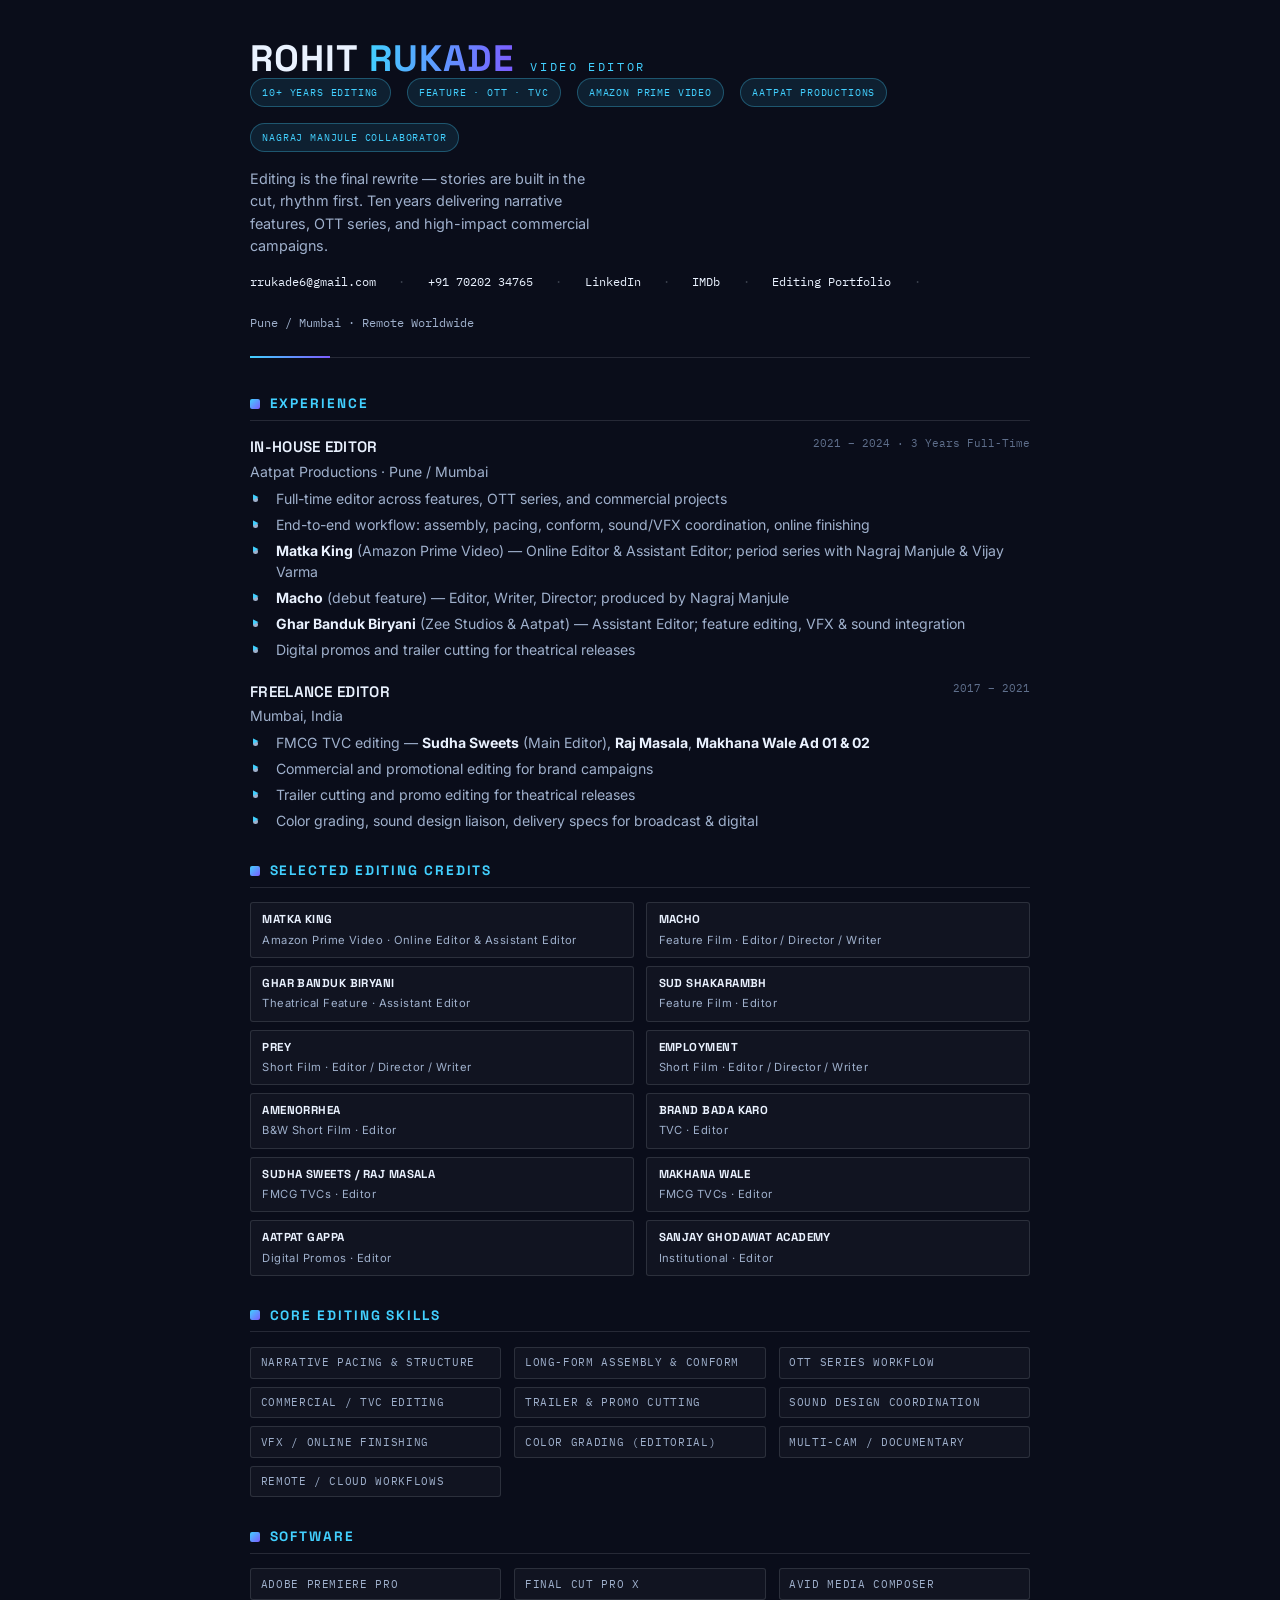
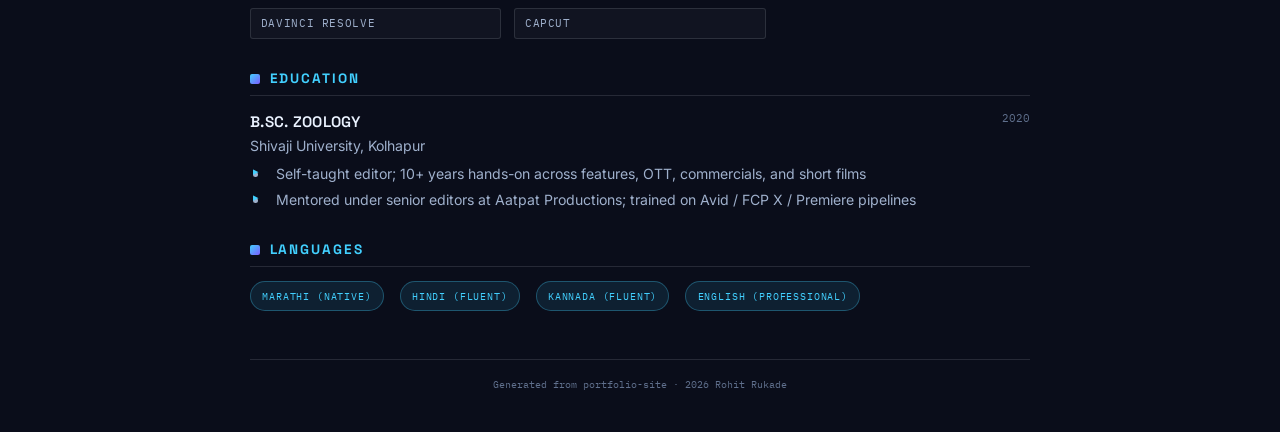
==== editing-resume.html @ dd6688c0 "Add editing-specific resume page; link from editing portfolio" ====
<!doctype html>
<html lang="en">
<head>
  <meta charset="utf-8">
  <meta name="viewport" content="width=device-width, initial-scale=1">
  <title>Rohit Rukade — Video Editor Resume</title>
  <link rel="preconnect" href="https://fonts.googleapis.com">
  <link rel="preconnect" href="https://fonts.gstatic.com" crossorigin>
  <link href="https://fonts.googleapis.com/css2?family=Space+Grotesk:wght@300..700&family=Inter:wght@300;400;500;600&family=IBM+Plex+Mono:wght@400;500&display=swap" rel="stylesheet">
  <style>
    :root {
      --bg: #0a0d1a; --bg-card: #0f1422; --ink: #eaf2ff; --ink-dim: #9fb0cc; --ink-faint: #5f6f8c;
      --cyan: #42d0ff; --violet: #7c5cff; --line: rgba(234,242,255,.12); --line-strong: rgba(234,242,255,.22);
      --head: "Space Grotesk", sans-serif; --sans: "Inter", sans-serif; --mono: "IBM Plex Mono", monospace;
    }
    @media print { body { background: #fff; color: #111; } .no-print { display: none; } a { text-decoration: none; color: inherit; } }
    * { box-sizing: border-box; margin: 0; padding: 0; }
    body { font-family: var(--sans); background: var(--bg); color: var(--ink); font-size: 10.5pt; line-height: 1.55; padding: 2.5rem; max-width: 860px; margin: 0 auto; }
    header { margin-bottom: 2.2rem; padding-bottom: 1.6rem; border-bottom: 1px solid var(--line); position: relative; }
    header::after { content: ""; position: absolute; bottom: -1px; left: 0; width: 80px; height: 2px; background: linear-gradient(90deg, var(--cyan), var(--violet)); }
    .name-row { display: flex; align-items: baseline; gap: 1rem; flex-wrap: wrap; }
    h1 { font-family: var(--head); font-weight: 700; text-transform: uppercase; font-size: 2.3rem; letter-spacing: .03em; line-height: 1.02; }
    h1 em { font-style: normal; background: linear-gradient(92deg, var(--cyan), var(--violet)); -webkit-background-clip: text; background-clip: text; color: transparent; }
    .title { font-family: var(--mono); font-size: .75rem; letter-spacing: .22em; text-transform: uppercase; color: var(--cyan); margin-top: .25rem; }
    .contact { display: flex; flex-wrap: wrap; gap: 1.4rem; margin-top: 1rem; font-family: var(--mono); font-size: .72rem; color: var(--ink-dim); }
    .contact a { color: var(--ink); text-decoration: none; transition: color .2s; }
    .contact a:hover { color: var(--cyan); }
    .contact .sep { color: var(--line-strong); }
    section { margin-bottom: 1.8rem; }
    h2 { font-family: var(--head); font-weight: 700; text-transform: uppercase; font-size: .85rem; letter-spacing: .14em; color: var(--cyan); margin-bottom: .9rem; padding-bottom: .35rem; border-bottom: 1px solid var(--line); display: flex; align-items: center; gap: .6rem; }
    h2::before { content: ""; width: 10px; height: 10px; border-radius: 2px; background: linear-gradient(135deg, var(--cyan), var(--violet)); }
    .role { display: flex; justify-content: space-between; gap: 1.5rem; margin-bottom: .35rem; flex-wrap: wrap; }
    .role h3 { font-family: var(--head); font-weight: 600; font-size: .95rem; text-transform: uppercase; letter-spacing: .02em; }
    .role .meta { font-family: var(--mono); font-size: .7rem; color: var(--ink-faint); text-align: right; white-space: nowrap; }
    .role .company { font-family: var(--sans); font-size: .88rem; color: var(--ink-dim); margin-top: .1rem; }
    ul.bullets { margin-left: 1.2rem; margin-top: .35rem; }
    ul.bullets li { font-size: .88rem; color: var(--ink-dim); margin-bottom: .25rem; line-height: 1.55; position: relative; padding-left: .4rem; }
    ul.bullets li::before { content: "▸"; position: absolute; left: -1rem; color: var(--cyan); font-size: .7rem; }
    ul.bullets li strong { color: var(--ink); }
    .skills-grid { display: grid; grid-template-columns: repeat(3, 1fr); gap: .5rem .8rem; }
    .skill { font-family: var(--mono); font-size: .68rem; letter-spacing: .06em; text-transform: uppercase; color: var(--ink-dim); background: rgba(234,242,255,.03); border: 1px solid var(--line); padding: .4rem .6rem; border-radius: 3px; transition: border-color .2s, color .2s; }
    .skill:hover { border-color: var(--cyan); color: var(--cyan); }
    .projects { display: grid; grid-template-columns: 1fr 1fr; gap: .5rem .8rem; }
    .project { font-family: var(--mono); font-size: .7rem; letter-spacing: .04em; color: var(--ink-faint); background: rgba(234,242,255,.03); border: 1px solid var(--line); padding: .5rem .7rem; border-radius: 3px; transition: border-color .2s; }
    .project:hover { border-color: var(--cyan); }
    .project strong { font-family: var(--head); text-transform: uppercase; color: var(--ink); display: block; margin-bottom: .15rem; font-size: .72rem; }
    .project span { font-family: var(--sans); font-size: .7rem; color: var(--ink-dim); }
    .highlight-row { display: flex; gap: 1rem; flex-wrap: wrap; margin-bottom: 1rem; }
    .pill { font-family: var(--mono); font-size: .65rem; letter-spacing: .08em; text-transform: uppercase; color: var(--cyan); background: rgba(66,208,255,.1); border: 1px solid rgba(66,208,255,.3); padding: .35rem .7rem; border-radius: 99px; }
    @media print {
      body { padding: 1.5rem; font-size: 10pt; }
      h1 { font-size: 2rem; }
      section { break-inside: avoid; }
      .skill, .project { border-color: #ccc; background: #fafafa; color: #333; }
      .pill { border-color: #999; background: #f0f0f0; color: #333; }
    }
    @media (max-width: 600px) {
      .skills-grid, .projects { grid-template-columns: 1fr; }
      .role { flex-direction: column; gap: .2rem; }
      .role .meta { text-align: left; }
    }
  </style>
</head>
<body>
  <header>
    <div class="name-row">
      <h1>ROHIT <em>RUKADE</em></h1>
      <span class="title">Video Editor</span>
    </div>
    <div class="highlight-row">
      <span class="pill">10+ Years Editing</span>
      <span class="pill">Feature · OTT · TVC</span>
      <span class="pill">Amazon Prime Video</span>
      <span class="pill">Aatpat Productions</span>
      <span class="pill">Nagraj Manjule Collaborator</span>
    </div>
    <p style="margin-top:.7rem; color:var(--ink-dim); font-size:.9rem; max-width: 40ch;">Editing is the final rewrite — stories are built in the cut, rhythm first. Ten years delivering narrative features, OTT series, and high-impact commercial campaigns.</p>
    <div class="contact">
      <a href="mailto:rrukade6@gmail.com">rrukade6@gmail.com</a>
      <span class="sep">·</span>
      <a href="tel:+917020234765">+91 70202 34765</a>
      <span class="sep">·</span>
      <a href="https://www.linkedin.com/in/rohit-rukade-925a28328/" target="_blank">LinkedIn</a>
      <span class="sep">·</span>
      <a href="https://www.imdb.com/name/nm10464795/" target="_blank">IMDb</a>
      <span class="sep">·</span>
      <a href="https://rrukade6.github.io/portfolio-site/editing.html" target="_blank">Editing Portfolio</a>
      <span class="sep">·</span>
      <span>Pune / Mumbai · Remote Worldwide</span>
    </div>
  </header>

  <section>
    <h2>Experience</h2>

    <div class="role">
      <div>
        <h3>In-House Editor</h3>
        <div class="company">Aatpat Productions · Pune / Mumbai</div>
      </div>
      <div class="meta">2021 – 2024 · 3 Years Full-Time</div>
    </div>
    <ul class="bullets">
      <li>Full-time editor across features, OTT series, and commercial projects</li>
      <li>End-to-end workflow: assembly, pacing, conform, sound/VFX coordination, online finishing</li>
      <li><strong>Matka King</strong> (Amazon Prime Video) — Online Editor &amp; Assistant Editor; period series with Nagraj Manjule &amp; Vijay Varma</li>
      <li><strong>Macho</strong> (debut feature) — Editor, Writer, Director; produced by Nagraj Manjule</li>
      <li><strong>Ghar Banduk Biryani</strong> (Zee Studios &amp; Aatpat) — Assistant Editor; feature editing, VFX &amp; sound integration</li>
      <li>Digital promos and trailer cutting for theatrical releases</li>
    </ul>

    <div class="role" style="margin-top: 1.2rem;">
      <div>
        <h3>Freelance Editor</h3>
        <div class="company">Mumbai, India</div>
      </div>
      <div class="meta">2017 – 2021</div>
    </div>
    <ul class="bullets">
      <li>FMCG TVC editing — <strong>Sudha Sweets</strong> (Main Editor), <strong>Raj Masala</strong>, <strong>Makhana Wale Ad 01 &amp; 02</strong></li>
      <li>Commercial and promotional editing for brand campaigns</li>
      <li>Trailer cutting and promo editing for theatrical releases</li>
      <li>Color grading, sound design liaison, delivery specs for broadcast &amp; digital</li>
    </ul>
  </section>

  <section>
    <h2>Selected Editing Credits</h2>
    <div class="projects">
      <div class="project"><strong>Matka King</strong><span>Amazon Prime Video · Online Editor &amp; Assistant Editor</span></div>
      <div class="project"><strong>Macho</strong><span>Feature Film · Editor / Director / Writer</span></div>
      <div class="project"><strong>Ghar Banduk Biryani</strong><span>Theatrical Feature · Assistant Editor</span></div>
      <div class="project"><strong>Sud Shakarambh</strong><span>Feature Film · Editor</span></div>
      <div class="project"><strong>Prey</strong><span>Short Film · Editor / Director / Writer</span></div>
      <div class="project"><strong>Employment</strong><span>Short Film · Editor / Director / Writer</span></div>
      <div class="project"><strong>Amenorrhea</strong><span>B&W Short Film · Editor</span></div>
      <div class="project"><strong>Brand Bada Karo</strong><span>TVC · Editor</span></div>
      <div class="project"><strong>Sudha Sweets / Raj Masala</strong><span>FMCG TVCs · Editor</span></div>
      <div class="project"><strong>Makhana Wale</strong><span>FMCG TVCs · Editor</span></div>
      <div class="project"><strong>Aatpat Gappa</strong><span>Digital Promos · Editor</span></div>
      <div class="project"><strong>Sanjay Ghodawat Academy</strong><span>Institutional · Editor</span></div>
    </div>
  </section>

  <section>
    <h2>Core Editing Skills</h2>
    <div class="skills-grid">
      <div class="skill">Narrative Pacing &amp; Structure</div>
      <div class="skill">Long-Form Assembly &amp; Conform</div>
      <div class="skill">OTT Series Workflow</div>
      <div class="skill">Commercial / TVC Editing</div>
      <div class="skill">Trailer &amp; Promo Cutting</div>
      <div class="skill">Sound Design Coordination</div>
      <div class="skill">VFX / Online Finishing</div>
      <div class="skill">Color Grading (Editorial)</div>
      <div class="skill">Multi-Cam / Documentary</div>
      <div class="skill">Remote / Cloud Workflows</div>
    </div>
  </section>

  <section>
    <h2>Software</h2>
    <div class="skills-grid">
      <div class="skill">Adobe Premiere Pro</div>
      <div class="skill">Final Cut Pro X</div>
      <div class="skill">Avid Media Composer</div>
      <div class="skill">DaVinci Resolve</div>
      <div class="skill">CapCut</div>
    </div>
  </section>

  <section>
    <h2>Education</h2>
    <div class="role">
      <div>
        <h3>B.Sc. Zoology</h3>
        <div class="company">Shivaji University, Kolhapur</div>
      </div>
      <div class="meta">2020</div>
    </div>
    <ul class="bullets">
      <li>Self-taught editor; 10+ years hands-on across features, OTT, commercials, and short films</li>
      <li>Mentored under senior editors at Aatpat Productions; trained on Avid / FCP X / Premiere pipelines</li>
    </ul>
  </section>

  <section>
    <h2>Languages</h2>
    <div class="highlight-row">
      <span class="pill">Marathi (Native)</span>
      <span class="pill">Hindi (Fluent)</span>
      <span class="pill">Kannada (Fluent)</span>
      <span class="pill">English (Professional)</span>
    </div>
  </section>

  <div class="no-print" style="margin-top:3rem; padding-top:1rem; border-top:1px solid var(--line); font-family:var(--mono); font-size:.65rem; color:var(--ink-faint); text-align:center;">
    Generated from portfolio-site · <span id="yr"></span> Rohit Rukade
    <script>document.getElementById('yr').textContent=new Date().getFullYear()</script>
  </div>
</body>
</html>
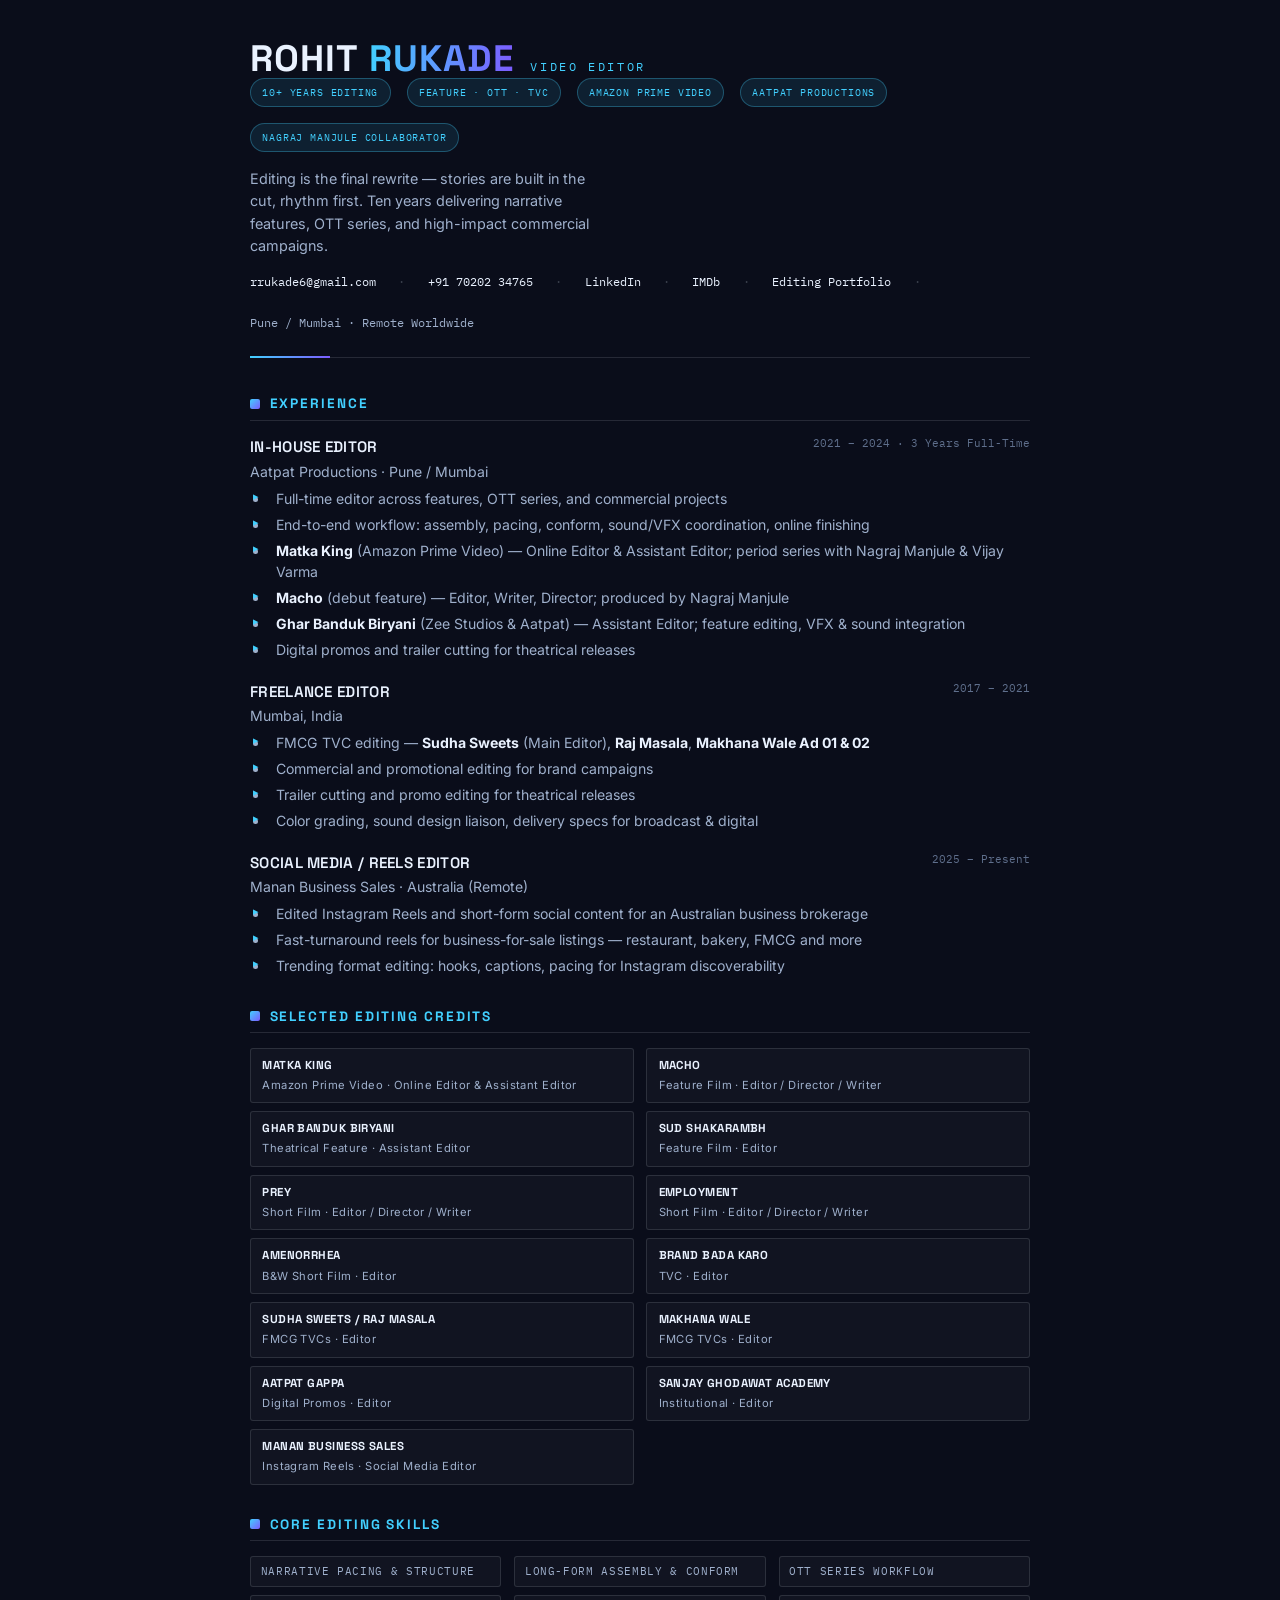
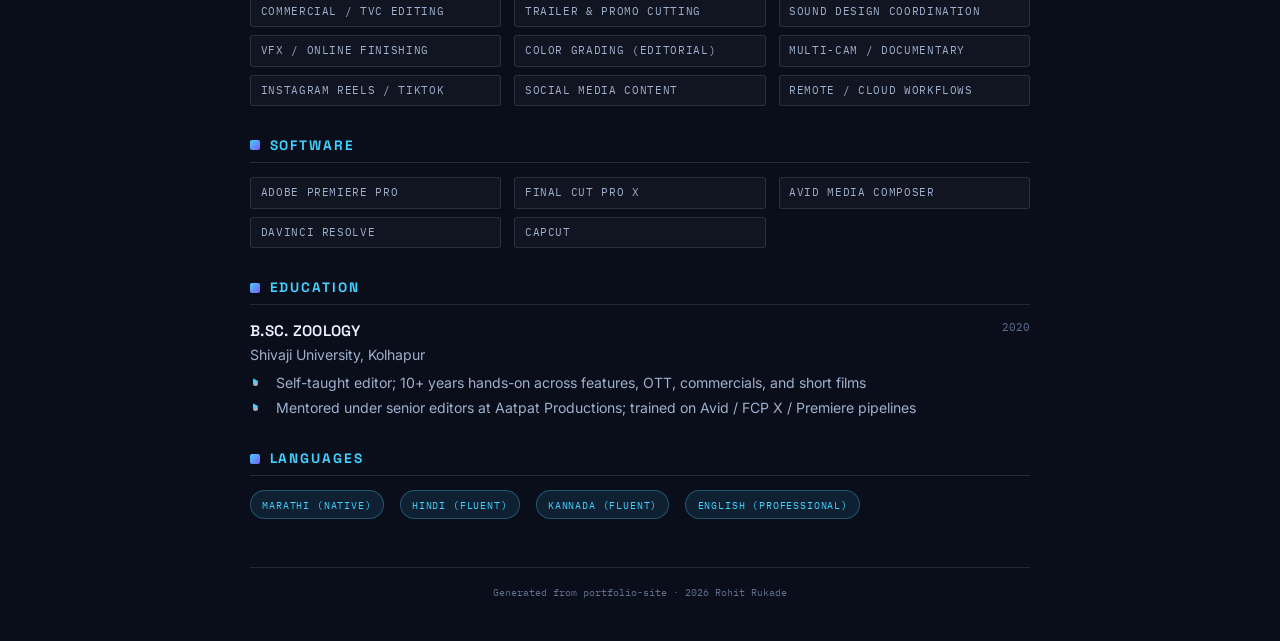
==== commit 63e8ffe5: "Add Manan Business Sales Instagram reels to editing page and resume" ====
--- a/editing-resume.html
+++ b/editing-resume.html
@@ -122,6 +122,19 @@
       <li>Trailer cutting and promo editing for theatrical releases</li>
       <li>Color grading, sound design liaison, delivery specs for broadcast &amp; digital</li>
     </ul>
+
+    <div class="role" style="margin-top: 1.2rem;">
+      <div>
+        <h3>Social Media / Reels Editor</h3>
+        <div class="company">Manan Business Sales · Australia (Remote)</div>
+      </div>
+      <div class="meta">2025 – Present</div>
+    </div>
+    <ul class="bullets">
+      <li>Edited Instagram Reels and short-form social content for an Australian business brokerage</li>
+      <li>Fast-turnaround reels for business-for-sale listings — restaurant, bakery, FMCG and more</li>
+      <li>Trending format editing: hooks, captions, pacing for Instagram discoverability</li>
+    </ul>
   </section>
 
   <section>
@@ -139,6 +152,7 @@
       <div class="project"><strong>Makhana Wale</strong><span>FMCG TVCs · Editor</span></div>
       <div class="project"><strong>Aatpat Gappa</strong><span>Digital Promos · Editor</span></div>
       <div class="project"><strong>Sanjay Ghodawat Academy</strong><span>Institutional · Editor</span></div>
+      <div class="project"><strong>Manan Business Sales</strong><span>Instagram Reels · Social Media Editor</span></div>
     </div>
   </section>
 
@@ -154,6 +168,8 @@
       <div class="skill">VFX / Online Finishing</div>
       <div class="skill">Color Grading (Editorial)</div>
       <div class="skill">Multi-Cam / Documentary</div>
+      <div class="skill">Instagram Reels / TikTok</div>
+      <div class="skill">Social Media Content</div>
       <div class="skill">Remote / Cloud Workflows</div>
     </div>
   </section>
